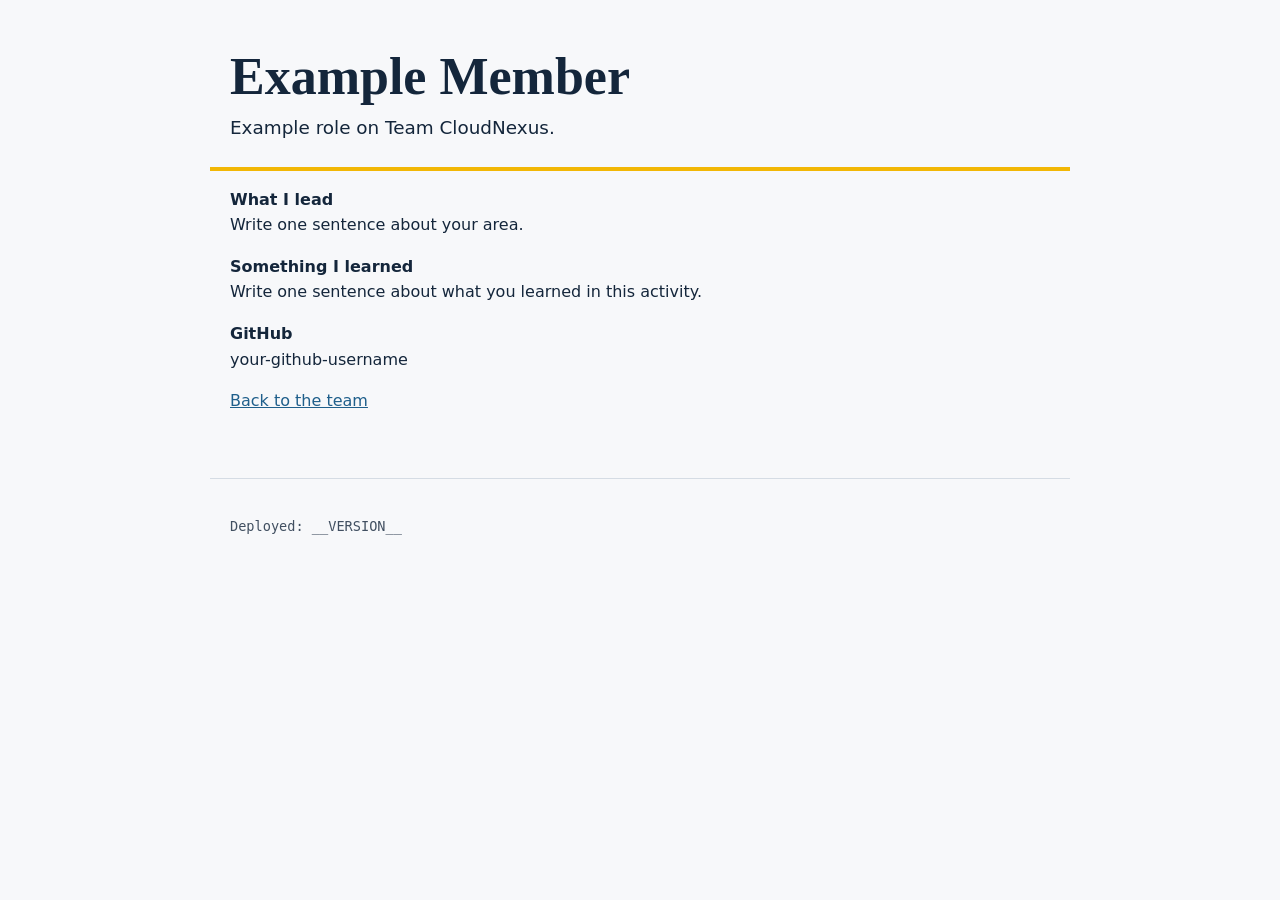
==== site/members/example.html @ 4a081efd "scripts and site" ====
<!DOCTYPE html>
<html lang="en">
<head>
  <meta charset="utf-8">
  <meta name="viewport" content="width=device-width, initial-scale=1">
  <title>Example Member | Team CloudNexus</title>
  <link rel="stylesheet" href="../style.css">
</head>
<body>
  <header>
    <h1>Example Member</h1>
    <p class="lead">Example role on Team CloudNexus.</p>
  </header>

  <main>
    <dl class="profile">
      <dt>What I lead</dt>
      <dd>Write one sentence about your area.</dd>
      <dt>Something I learned</dt>
      <dd>Write one sentence about what you learned in this activity.</dd>
      <dt>GitHub</dt>
      <dd>your-github-username</dd>
    </dl>
    <p><a href="../index.html">Back to the team</a></p>
  </main>

  <footer>
    <p class="version">Deployed: __VERSION__</p>
  </footer>
</body>
</html>
---- site/style.css ----
:root {
  --ink: #14263b;
  --paper: #f7f8fa;
  --sea: #1f5f8b;
  --buoy: #f2b705;
  --line: #d5dce4;
  --card: #ffffff;
}
@media (prefers-color-scheme: dark) {
  :root {
    --ink: #e8eef5;
    --paper: #0f1b29;
    --sea: #7fb7e0;
    --buoy: #f2b705;
    --line: #2b3d52;
    --card: #162636;
  }
}
* { box-sizing: border-box; }
body {
  margin: 0;
  font-family: system-ui, -apple-system, "Segoe UI", Roboto, sans-serif;
  background: var(--paper);
  color: var(--ink);
  line-height: 1.6;
}
a { color: var(--sea); }
a:focus-visible { outline: 3px solid var(--buoy); outline-offset: 2px; }
header, main, footer { max-width: 860px; margin: 0 auto; padding: 0 1.25rem; }
header { padding-top: 3rem; padding-bottom: 1.5rem; border-bottom: 4px solid var(--buoy); }
h1 { font-family: Georgia, "Times New Roman", serif; font-size: clamp(2rem, 6vw, 3.25rem); line-height: 1.1; margin: 0 0 .5rem; }
h2 { font-family: Georgia, "Times New Roman", serif; margin-top: 2.5rem; }
.lead { font-size: 1.15rem; max-width: 60ch; margin: 0; }
.cards { display: grid; grid-template-columns: repeat(auto-fit, minmax(220px, 1fr)); gap: 1rem; padding: 0; list-style: none; }
.card { background: var(--card); border: 1px solid var(--line); border-left: 6px solid var(--sea); padding: 1rem 1.1rem; }
.card h3 { margin: 0 0 .25rem; }
.card p { margin: 0 0 .5rem; }
.profile dt { font-weight: 700; margin-top: 1rem; }
.profile dd { margin: 0; }
footer { margin-top: 4rem; padding-top: 1.5rem; padding-bottom: 2.5rem; border-top: 1px solid var(--line); font-size: .95rem; }
.motto { font-style: italic; }
.version { font-family: ui-monospace, Menlo, Consolas, monospace; font-size: .85rem; opacity: .8; }
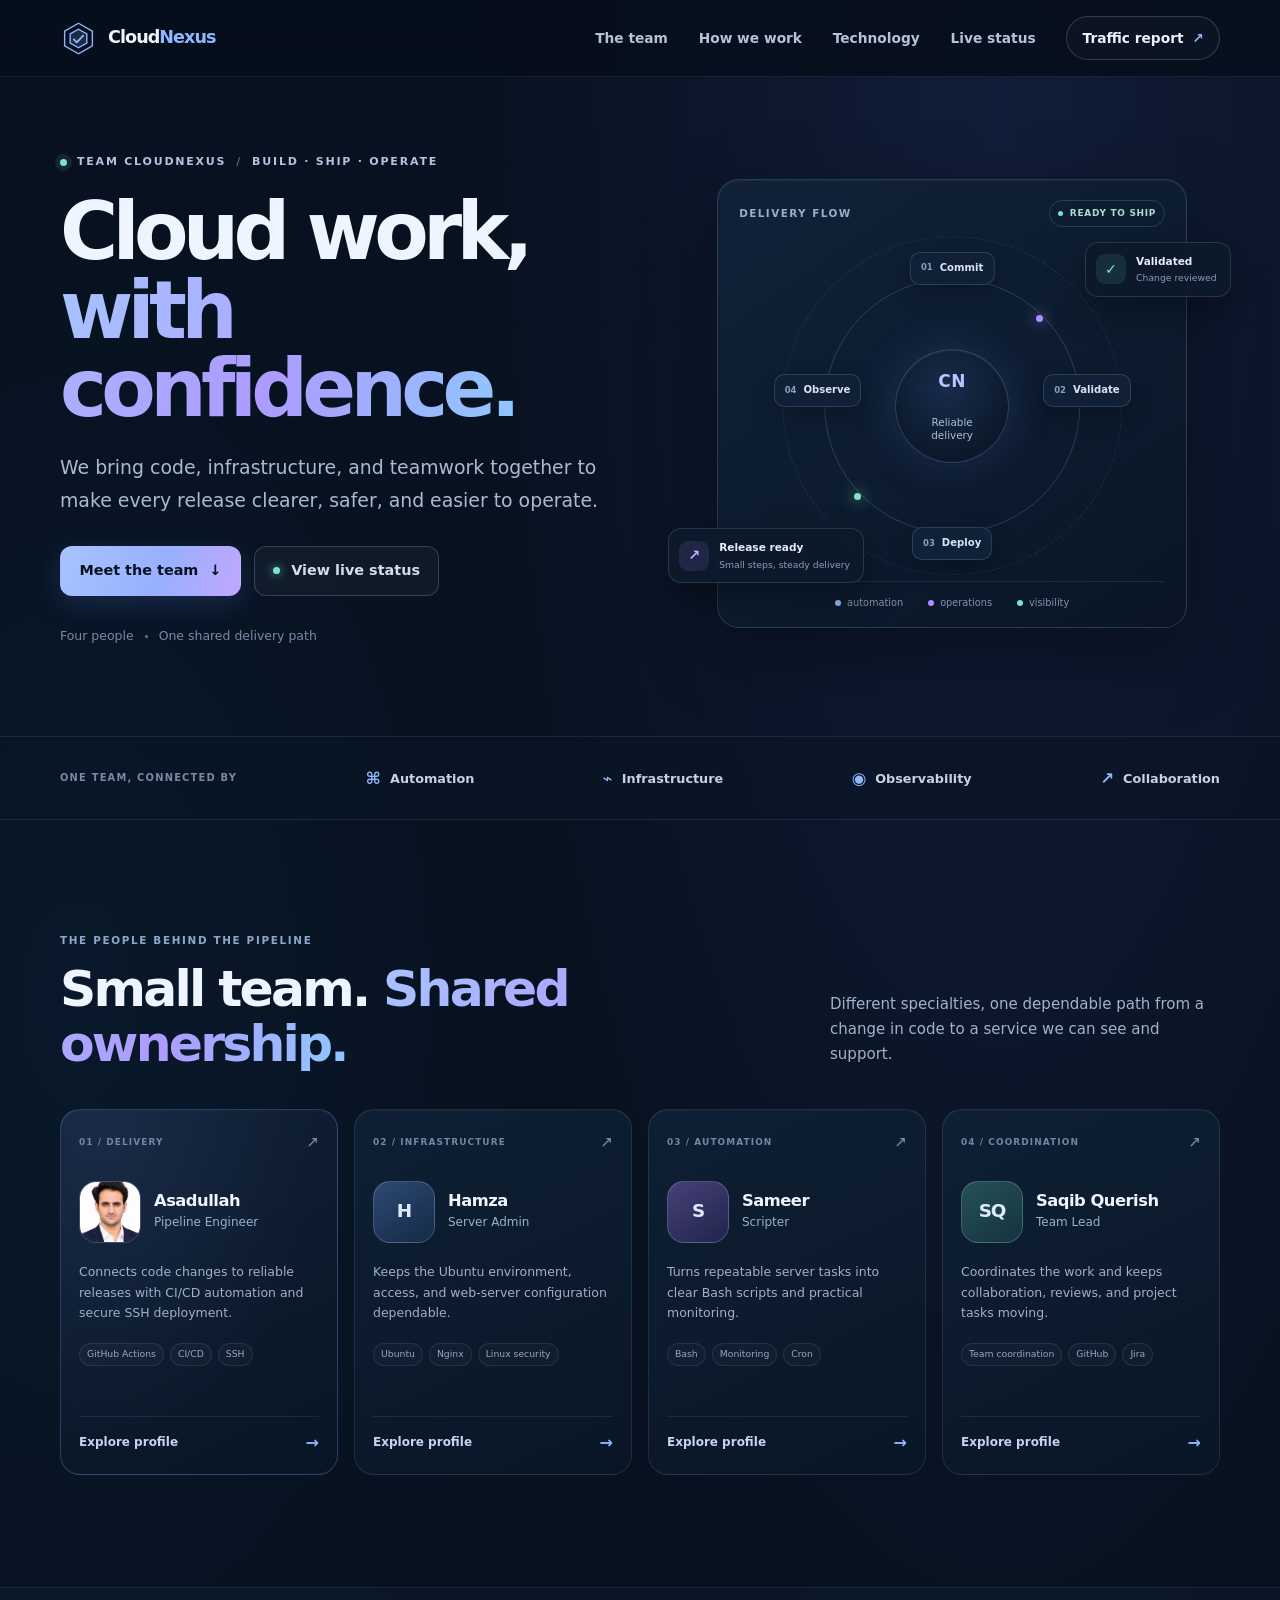
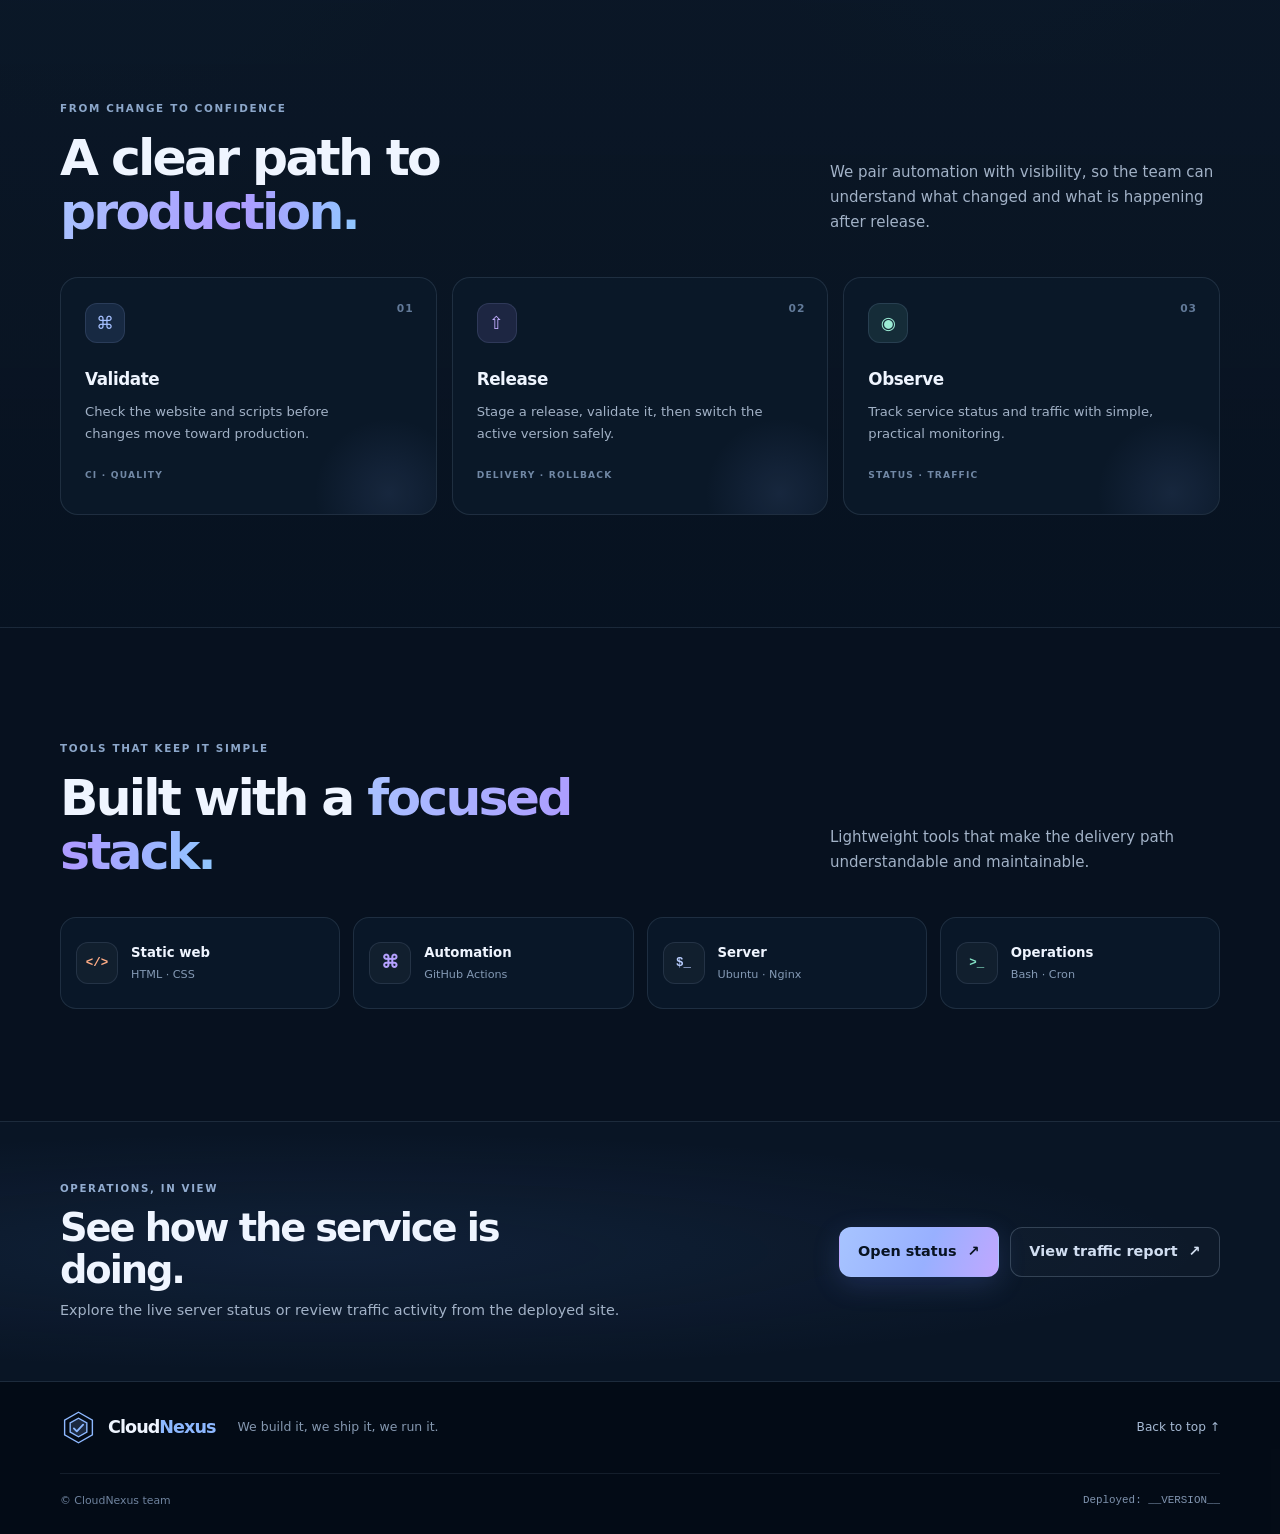
==== commit 1636806e: "Enhance CloudNexus team website" ====
--- a/site/members/example.html
+++ b/site/members/example.html
@@ -1,31 +1,3 @@
-<!DOCTYPE html>
-<html lang="en">
-<head>
-  <meta charset="utf-8">
-  <meta name="viewport" content="width=device-width, initial-scale=1">
-  <title>Example Member | Team CloudNexus</title>
-  <link rel="stylesheet" href="../style.css">
-</head>
-<body>
-  <header>
-    <h1>Example Member</h1>
-    <p class="lead">Example role on Team CloudNexus.</p>
-  </header>
-
-  <main>
-    <dl class="profile">
-      <dt>What I lead</dt>
-      <dd>Write one sentence about your area.</dd>
-      <dt>Something I learned</dt>
-      <dd>Write one sentence about what you learned in this activity.</dd>
-      <dt>GitHub</dt>
-      <dd>your-github-username</dd>
-    </dl>
-    <p><a href="../index.html">Back to the team</a></p>
-  </main>
-
-  <footer>
-    <p class="version">Deployed: __VERSION__</p>
-  </footer>
-</body>
-</html>
+<!doctype html>
+<html lang="en"><head><meta charset="utf-8"><meta name="viewport" content="width=device-width, initial-scale=1"><meta http-equiv="refresh" content="0; url=../index.html#team"><link rel="canonical" href="../index.html#team"><title>Team profiles | CloudNexus</title></head>
+<body><main><h1>Team profiles moved</h1><p>This sample profile has moved. <a href="../index.html#team">Meet the CloudNexus team</a>.</p></main></body></html>
